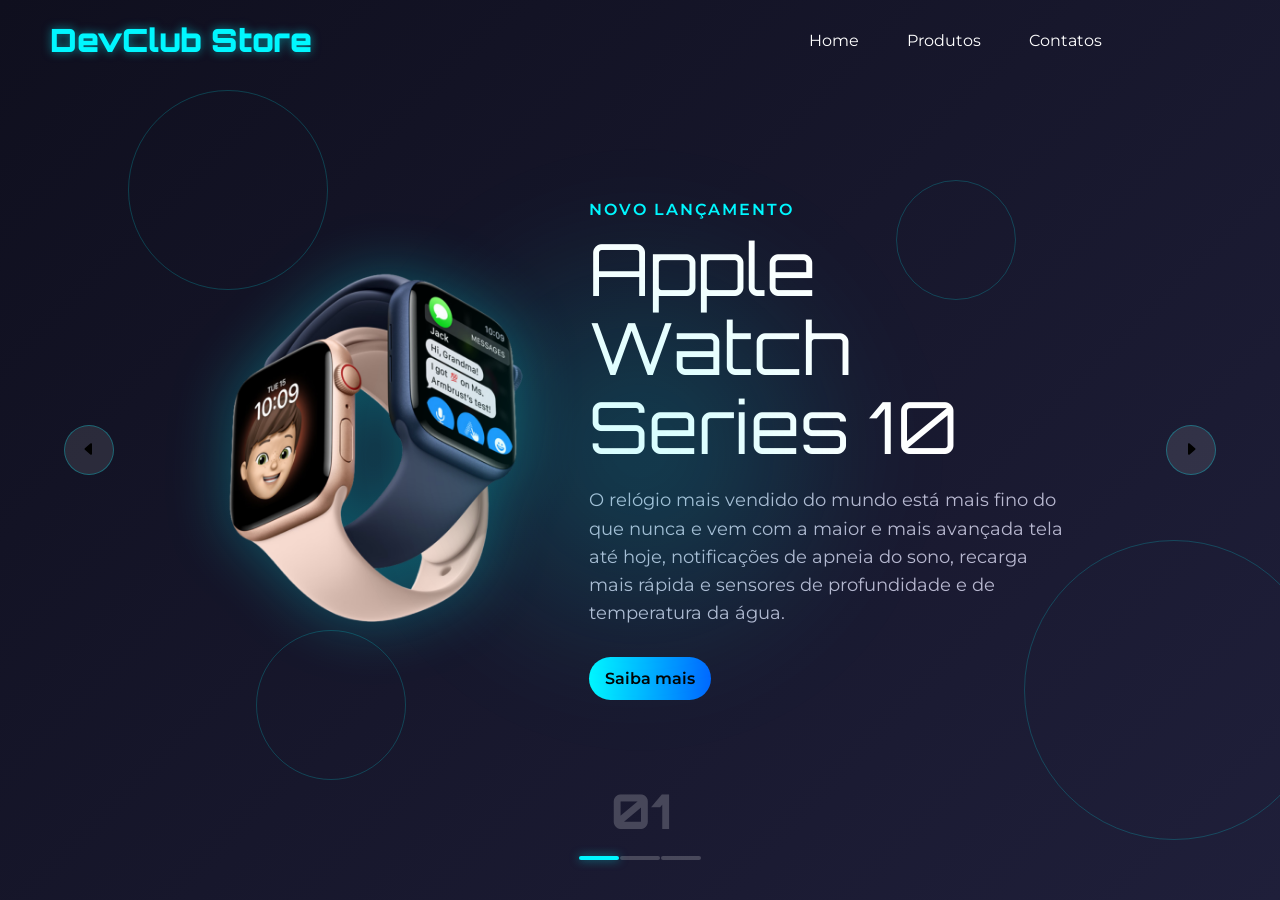
==== index.html @ 039296df "Primeiro commit" ====
<!DOCTYPE html>
<html lang="pt-br">

<head>
    <meta charset="UTF-8">
    <meta name="viewport" content="width=device-width, initial-scale=1.0">
    <link rel="preconnect" href="https://fonts.googleapis.com">
    <link rel="preconnect" href="https://fonts.gstatic.com" crossorigin>
    <link href="https://fonts.googleapis.com/css2?family=Montserrat:ital,wght@0,100..900;1,100..900&family=Orbitron:wght@400..900&display=swap" rel="stylesheet">
    <link rel="stylesheet" href="style.css">
    <title>DevClub Store</title>
</head>

<body>
    <header>
        <div class="logo">DevClub Store</div>
        <nav>
            <ul> 
                <li><a href="./index.html">Home</a></li>
                <li><a href="./produtos.html">Produtos</a></li>
                <li><a href="./contatos.html">Contatos</a></li>
            </ul>
        </nav>
    </header>

    <main class="container">
        <div class="tech-circle">
            <div class="circle"></div>
            <div class="circle"></div>
            <div class="circle"></div>
            <div class="circle"></div>
        </div>

        <div class="list">

            <div class="item active">

                <div class="product-img">
                    <img src="./img/apple-watch.png" alt="Apple Watch">
                </div>
                <div class="content">
                    <p class="produc-tag">Novo lançamento</p>
                    <p class="product-name">Apple Watch Series 10</p>
                    <p class="description">O relógio mais vendido do mundo está mais fino do que nunca e vem com a maior e mais avançada tela até hoje, notificações de apneia do sono, recarga mais rápida e sensores de profundidade e de temperatura da água.</p>
                    <button class="btn">Saiba mais</button>
                </div>
            </div>

            <div class="item">
                <div class="product-img">
                    <img src="./img/air-pods.png" alt="Air Pods Max">
                </div>
                <div class="content">
                    <p class="produc-tag">Novo lançamento</p>
                    <p class="product-name">Air Pods Max 2</p>
                    <p class="description">Os AirPods Max foram pensados para proporcionar conforto perfeito, criando uma vedação acústica impecável. Você vai se sentir dentro do som..</p>
                    <button class="btn">Saiba mais</button>
                </div>
            </div>

            <div class="item">
                <div class="product-img">
                    <img src="./img/vision-pro.png" alt="Vision Pro">
                </div>
                <div class="content">
                    <p class="produc-tag">Novo lançamento</p>
                    <p class="product-name">Apple Vision Pro</p>
                    <p class="description">Transforme qualquer sala em seu próprio teatro — com mais pixels do que uma TV 4K para cada olho. Experimente uma imersão impressionante com o Áudio Espacial e expanda filmes, séries e jogos em uma tela gigante. Seja no sofá ou em um voo longo, aproveite conteúdos impressionantes em qualquer lugar.</p>
                    <button class="btn">Saiba mais</button>
                </div>
            </div>

        </div>

        <div class="arrows"> 
            <button class="arrow-btn" id="prev">
                <svg xmlns="http://www.w3.org/2000/svg" width="16" height="16" fill="currentColor" class="bi bi-caret-left-fill" viewBox="0 0 16 16">
                    <path d="m3.86 8.753 5.482 4.796c.646.566 1.658.106 1.658-.753V3.204a1 1 0 0 0-1.659-.753l-5.48 4.796a1 1 0 0 0 0 1.506z"/>
                </svg>

            </button>
            <button class="arrow-btn" id="next">
                <svg xmlns="http://www.w3.org/2000/svg" width="16" height="16" fill="currentColor" class="bi bi-caret-right-fill" viewBox="0 0 16 16">
                    <path d="m12.14 8.753-5.482 4.796c-.646.566-1.658.106-1.658-.753V3.204a1 1 0 0 1 1.659-.753l5.48 4.796a1 1 0 0 1 0 1.506z"/>
                </svg>
            </button>

        </div>

        <div class="indicators">
            <div class="numbers">01</div>
            <div class="dots">
                <div class="dot active"></div>
                <div class="dot"></div>
                <div class="dot"></div>
            </div>

        </div>

    </main>

</body>
<script src="./scirpts.js"></script>
</html>
---- style.css ----
*{
    margin: 0;
    padding: 0;
    box-sizing: border-box;
    list-style: none;
    font-family: "Montserrat", sans-serif;

}

body {
    background-color: #0f0f1e;
    color: #fff;
    font-size: 16px;
    overflow: hidden;

}

header {
    position: fixed;
    width: 90vw;
    top: 0;
    padding: 20px 50px;
    display: flex;
    justify-content: space-between;
    align-items: center;
    z-index: 3;
}

.logo {
    font-family:"Orbitron", sans-serif;
    font-size: 2rem;
    font-weight: 900;
    color: #00f7ff;
    text-shadow: 0 0 10px rgba(0, 247, 255, 0.5);
}

header nav ul {
    display: flex;
    gap: 48px;
}

header nav ul li {
    cursor: pointer;
    position: relative;
    padding: 5px 0;
}


header nav ul li ::after {
    content: '';
    position: absolute;
    left: 0;
    bottom: 0;
    width: 0;
    height: 2px;
    background-color: #00f7ff;
    transition: width 0.5s ease;

}

header nav ul li :hover::after {
    width: 100%;
    
}

nav ul li a{
    text-decoration: none;
    color: white;
}

.container {
    height: 100vh;
    position: relative;
    background: linear-gradient(135deg, #0f0f1e 0%, #1f1f3a 100%);
    overflow: hidden;

}

.container::before {
    content: '';
    position: absolute;
    width: 500px;
    height: 500px;
    border-radius: 50%;
    background: radial-gradient(circle, rgba(0,247,255,0.2) 0%, rgba(15,15,30,0)70%);
    top: 50%;
    left: 50%;
    transform: translate(-50%, -50%);
    filter: blur(50px);
    z-index: 1;
    animation: pulse 4s infinite  alternate;
}

@keyframes pulse {
    0% {
        opacity: 0.5;
        transform: translate(-50%, -50%) scale(0.8);
    }
    100% {
        opacity: 1;
        transform: translate(-50%, -50%) scale(1.5);
    }
    
}

.list {
    width: 80%;
    height: 100%;
    margin: 0 auto;
    position: relative;
}

.item {
    position: absolute;
    inset: 0;
    display: flex;
    justify-content: center;
    align-items: center;
    opacity: 0;

    /*ANIMAÇÃO*/

    transform: translateX(100vw);
    transition: transform 0.9s ease-in-out, opacity 0.7s ease-in-out;
}

.active {
    opacity: 1;
    transform: translateX(0);
}

.product-img {
    width: 45%;
    height: 100%;
    display: flex;
    align-items: center;
    justify-content: center;
    position: relative;
    z-index: 2;
}

.product-img img {
    max-width: 80%;
    max-height: 60%;
    filter: drop-shadow(0 0 30px rgba(0, 247, 255,0.3));

    /* ANIMAÇÃO*/

    transform: translateX(200px);
    opacity: 0;
    transition: transform 0.6s ease, opacity 0.6s ease;
    transition-delay: 0.5s;


}

.active .product-img img{
    transform: translateX(0);
    opacity: 1;
}

.content {
    width: 55%;
    padding-right: 80px;
    display: flex;
    align-items: flex-start;
    justify-content: center;
    z-index: 2;
    flex-direction: column;
}

.produc-tag{
    font-size: 1rem;
    text-transform: uppercase;
    color: #00f7ff;
    font-weight: 600;
    letter-spacing: 2px;
    margin-bottom: 10px;

    /* ANIMAÇÃO*/

    transform: translateX(200px);
    opacity: 0;
    transition: transform 0.6s ease, opacity 0.6s ease;
    transition-delay: 0.5s;


}

.produc-tag{
    transform: translateX(0);
    opacity: 1;

}

.product-name {
    font-size: 4.5rem;
    font-family:"Orbitron", sans-serif;
    line-height: 1.1;
    margin-bottom: 20px;

    /* ANIMAÇÃO*/

    transform: translateX(200px);
    opacity: 0;
    transition: transform 0.6s ease, opacity 0.6s ease;
    transition-delay: 0.5s;


}

.active .product-name{
    transform: translateX(0);
    opacity: 1;
}


.description {
    font-size: 1.1rem;
    color: #b8b8d0;
    line-height: 1.6;
    margin-bottom: 30px;
    max-width: 600px;

    /* ANIMAÇÃO*/

    transform: translateX(200px);
    opacity: 0;
    transition: transform 0.6s ease, opacity 0.6s ease;
    transition-delay: 0.5s;


}

.active .description{
    transform: translateX(0);
    opacity: 1;

}

.btn {
    padding: 12px 16px;
    background: linear-gradient(90deg, #00f7ff, #0066ff);
    border-radius: 30px;
    color: #000;
    font-size: 1rem;
    font-weight: 600;
    cursor: pointer;
    border: none;

    /* ANIMAÇÃO*/

    transform: translateX(200px);
    opacity: 0;
    transition: transform 0.6s ease, opacity 0.6s ease;
    transition-delay: 0.5s;


}

.btn{
    transform: translateX(0);
    opacity: 1;
}

.arrows {
    position: absolute;
    width: 90%;
    display: flex;
    justify-content: space-between;
    top: 50%;
    left: 50%;
    transform: translate(-50%, -50%);
    z-index: 5;
}

.arrow-btn {
    width: 50px;
    height: 50px;
    border-radius: 50%;
    cursor: pointer;
    background-color: rgba(255, 255, 255, 0.1);
    border: 1px solid rgba(0, 247, 255, 0.3);
}
.arrow-btn:hover{
    background-color: rgba(0, 247, 255, 0.2);
    border-color: #00f7ff;
}

.indicators {
    position: absolute;
    bottom: 40px;
    left: 50%;
    transform: translate(-50%);
    display: flex;
    flex-direction: column;
    align-items: center;
    gap: 15px;
    z-index: 5;
}
.numbers {
    font-family:"Orbitron", sans-serif;
    font-size: 3rem;
    font-weight: 800;
    color: rgba(255, 255, 255, 0.2);
}

.dots {
    display: flex;
    gap: 1px;

}
.dot {
    width: 40px;
    height: 4px;
    background-color: rgba(255, 255, 255, 0.2);
    border-radius: 2px;

}

.dot.active{
    background-color: #00f7ff;
    box-shadow: 0 0 10px rgba(0, 247, 255, 0.5);
}

.tech-circle {
    position: absolute;
    top: 0;
    left: 0;
    width: 100%;
    height: 100%;
    overflow: hidden;

}

.circle {
    position: absolute;
    border-radius: 50%;
    border: 1px solid rgba(0, 247, 255, 0.2);
}

.circle:nth-child(1){
    width: 200px;
    height: 200px;
    top: 10%;
    left: 10%;
}
.circle:nth-child(2){
    width: 300px;
    height: 300px;
    top: 60%;
    left: 80%;
}
.circle:nth-child(3){
    width: 150px;
    height: 150px;
    top: 70%;
    left: 20%;
}

.circle:nth-child(4){
    width: 120px;
    height: 120px;
    top: 20%;
    left: 70%;
}
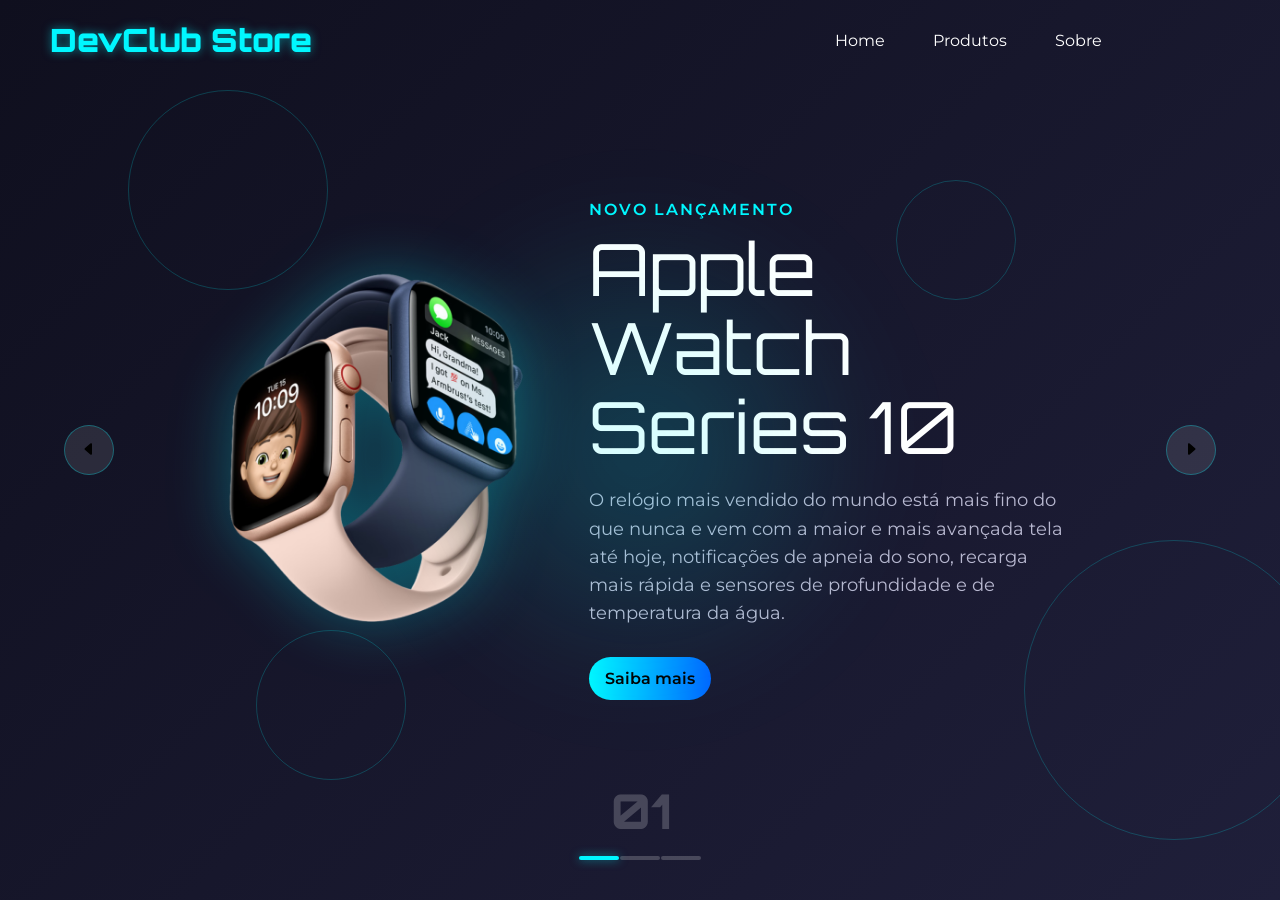
==== commit e7122dcb: "Alterei o header" ====
--- a/index.html
+++ b/index.html
@@ -18,7 +18,7 @@
             <ul> 
                 <li><a href="./index.html">Home</a></li>
                 <li><a href="./produtos.html">Produtos</a></li>
-                <li><a href="./contatos.html">Contatos</a></li>
+                <li><a href="./contatos.html">Sobre</a></li>
             </ul>
         </nav>
     </header>
